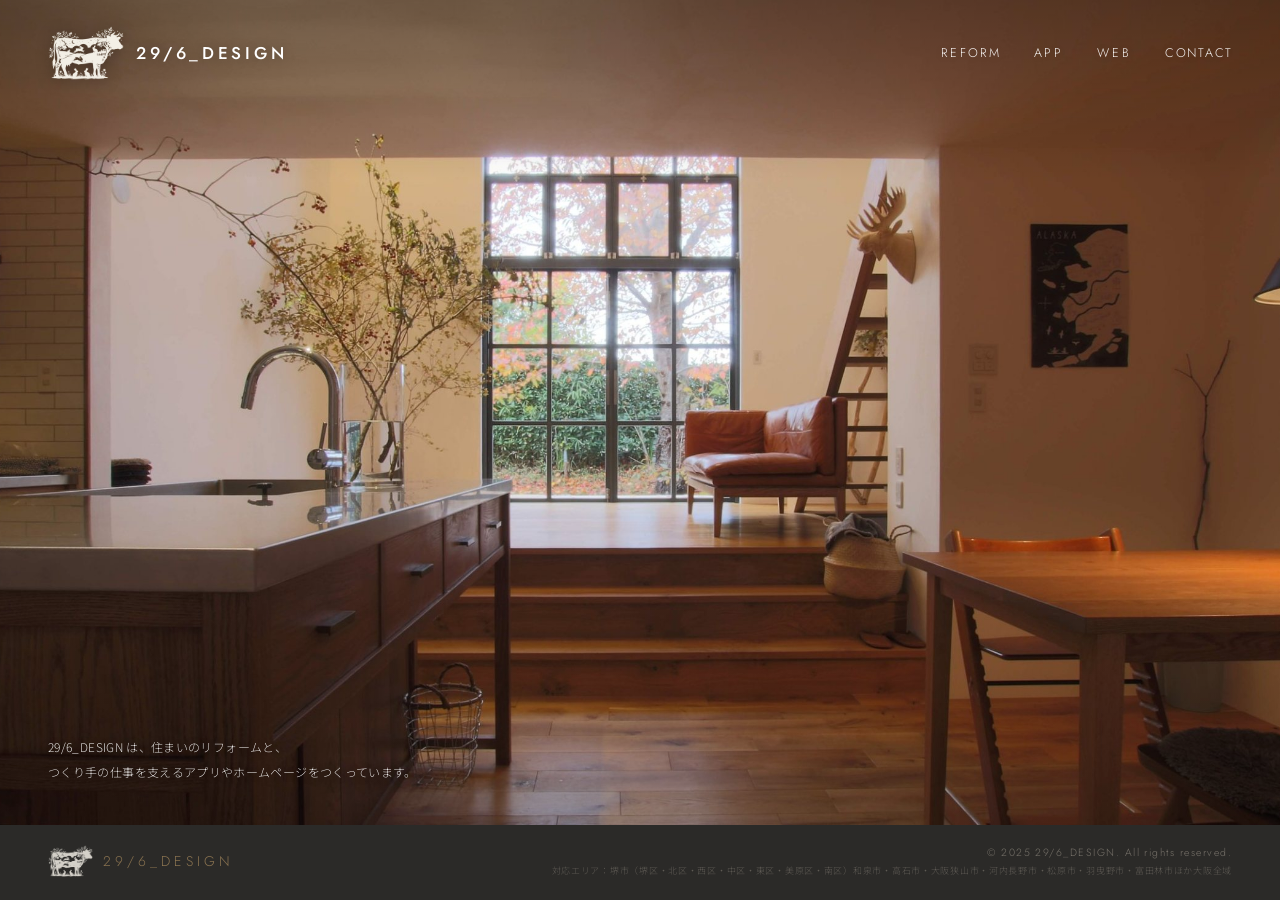
==== index.html @ 167fa284 "タブのアイコン（牛と兎）を追加 Co-Authored-By: Claude Opus 5.5 <noreply@anthropic.com> Claude-Session: https://clau" ====
<!DOCTYPE html>
<html lang="ja">
<head>
<meta charset="utf-8">
<meta name="viewport" content="width=device-width, initial-scale=1">
<title>29/6_DESIGN</title>
<link rel="icon" href="favicon.ico" sizes="any">
<link rel="icon" type="image/png" href="img/favicon-32.png" sizes="32x32">
<link rel="apple-touch-icon" href="img/apple-touch-icon.png">
<link rel="preconnect" href="https://fonts.googleapis.com">
<link rel="preconnect" href="https://fonts.gstatic.com" crossorigin>
<link href="https://fonts.googleapis.com/css2?family=Jost:wght@300;400;500&family=Noto+Sans+JP:wght@200;300;400;500&family=Zen+Old+Mincho:wght@500&display=swap" rel="stylesheet">
<style>
:root{
  /* 写真の白壁と床のオーク色。余白を大きく取り、文字は小さく静かに置く */
  --wall:#f5f2ec;
  --ink:#24201b;
  --mute:#857c70;
  --line:#ddd6ca;
  --oak:#9a6a3c;
  --latin:'Jost','Helvetica Neue',sans-serif;
  --jp:'Noto Sans JP','Hiragino Sans',sans-serif;
  --mincho:'Zen Old Mincho','Hiragino Mincho ProN',serif;
  color-scheme:light;
}
*{box-sizing:border-box}
html,body{margin:0;height:100%}
body{display:flex;flex-direction:column;min-height:100%;background:#2b2a28;color:var(--ink);font-family:var(--jp);font-weight:300;-webkit-text-size-adjust:100%}
a{color:inherit;text-decoration:none}
a:focus-visible{outline:1px solid var(--oak);outline-offset:4px}

header{position:absolute;top:0;left:0;right:0;z-index:3;display:flex;justify-content:space-between;align-items:center;padding:26px clamp(18px,4vw,48px)}
.logo img{display:block;height:54px;width:auto;filter:drop-shadow(0 1px 8px rgba(0,0,0,.35))}
@media (max-width:560px){.logo img{height:40px}}
.logo{display:flex;align-items:center;gap:12px;font-family:var(--latin);font-weight:500;font-size:17px;letter-spacing:.22em;color:#fff;text-shadow:0 1px 12px rgba(0,0,0,.25)}
nav{display:flex;gap:clamp(16px,2.6vw,34px);font-family:var(--latin);font-weight:300;font-size:12.5px;letter-spacing:.22em;color:#fff;text-shadow:0 1px 12px rgba(0,0,0,.25)}
nav a{display:inline-block;opacity:.92;transform-origin:50% 60%;text-shadow:0 1px 12px rgba(0,0,0,.25);transition:transform .35s cubic-bezier(.2,.7,.2,1),text-shadow .35s ease,opacity .35s ease}

@media (prefers-reduced-motion:reduce){nav a{transition:none}nav a:hover,nav a:focus-visible{transform:none}}
nav a.ct{letter-spacing:.14em;margin-right:-.08em;position:relative}

.tx{display:inline-block;transition:opacity .3s ease,transform .35s ease}

.lm{position:absolute;left:50%;top:50%;color:#06C755;opacity:0;transform:translate(-50%,-30%) scale(.8);transition:opacity .35s ease .05s,transform .45s cubic-bezier(.2,.8,.2,1.2) .05s;filter:drop-shadow(0 6px 6px rgba(0,0,0,.5)) drop-shadow(0 10px 16px rgba(0,0,0,.3));pointer-events:none}
.lm svg{display:block}

@media (hover:hover){nav a:hover,nav a:focus-visible{opacity:1;transform:translateY(-4px) scale(1.12);text-shadow:0 7px 6px rgba(0,0,0,.85),0 10px 18px rgba(0,0,0,.6)}nav a.ct:hover,nav a.ct:focus-visible{transform:none;text-shadow:0 1px 12px rgba(0,0,0,.25)}nav a.ct:hover .tx,nav a.ct:focus-visible .tx{opacity:0;transform:translateY(-6px)}nav a.ct:hover .lm,nav a.ct:focus-visible .lm{opacity:1;transform:translate(-50%,-50%) scale(1);animation:lmfloat 2.4s ease-in-out .5s infinite}}
@keyframes lmfloat{0%,100%{transform:translate(-50%,-50%)}50%{transform:translate(-50%,calc(-50% - 4px))}}
@media (prefers-reduced-motion:reduce){.lm,.tx{transition:opacity .2s}nav a.ct:hover .lm{animation:none;transform:translate(-50%,-50%)}nav a.ct:hover .tx{transform:none}}
nav a.rf{letter-spacing:.17em;margin-right:-.05em}

@media (max-width:560px){header{flex-wrap:wrap;row-gap:4px}nav{width:100%;justify-content:space-between;gap:0;font-size:11.5px}nav a{padding:12px 0}}

.hero{position:relative;flex:1 0 auto;min-height:420px;overflow:hidden;background:#3a3028}
.hero .lead{position:absolute;left:clamp(18px,4vw,48px);bottom:clamp(22px,4vw,40px);z-index:2;margin:0;color:#fff;font-size:12px;font-weight:200;line-height:2.1;letter-spacing:.03em;text-shadow:0 1px 10px rgba(0,0,0,.45)}
@media (max-width:560px){.hero .lead{font-size:10.5px;right:18px}}
@media (max-width:760px) and (orientation:portrait){.hero .lead{bottom:14px}}
.hero img{position:absolute;inset:0;width:100%;height:100%;object-fit:cover;object-position:50% 55%}
@media (max-width:760px) and (max-aspect-ratio:14/25){.hero img{object-position:50% 8%}}
.hero::after{content:"";position:absolute;inset:0;background:linear-gradient(180deg,rgba(0,0,0,.28) 0%,rgba(0,0,0,0) 22%,rgba(0,0,0,0) 70%,rgba(0,0,0,.18) 100%)}
.hero .scroll{position:absolute;left:clamp(18px,4vw,48px);bottom:22px;z-index:2;font-family:var(--latin);font-size:11px;letter-spacing:.24em;color:rgba(255,255,255,.85)}


.svc{max-width:1080px;margin:0 auto;padding:0 clamp(18px,4vw,48px) clamp(80px,10vw,130px);display:grid;grid-template-columns:repeat(3,1fr);border-top:1px solid var(--line)}
.svc a{display:block;padding:34px 28px 36px 0;border-right:1px solid var(--line);margin-right:28px;transition:color .2s}
.svc a:last-child{border-right:0;margin-right:0}
.svc .n{font-family:var(--latin);font-size:11px;letter-spacing:.24em;color:var(--mute)}
.svc .en{display:block;font-family:var(--latin);font-weight:400;font-size:26px;letter-spacing:.08em;margin:18px 0 8px}
.svc .jp{display:block;font-size:13.5px;line-height:2;color:var(--mute);letter-spacing:.05em}
.svc .ar{display:inline-block;margin-top:18px;font-family:var(--latin);font-size:11px;letter-spacing:.2em;border-bottom:1px solid var(--ink);padding-bottom:3px}
.svc a:hover .en{color:var(--oak)}
.svc a:hover .ar{color:var(--oak);border-color:var(--oak)}
@media (max-width:760px){.svc{grid-template-columns:1fr}.svc a{border-right:0;margin-right:0;border-bottom:1px solid var(--line);padding:28px 0}}
@media (prefers-reduced-motion:reduce){.svc a{transition:none}}

footer{background:#2b2a28;color:#77726a;padding:20px clamp(18px,4vw,48px) 22px;display:flex;justify-content:space-between;align-items:center;flex-wrap:wrap;gap:20px}
.flogo img{height:32px;width:auto;opacity:.85}
.flogo{display:flex;align-items:center;gap:10px;font-family:var(--latin);font-weight:300;font-size:14px;letter-spacing:.3em;color:#8a7350}
.fr{text-align:right;display:grid;gap:4px}
.fr span{font-family:var(--latin);font-size:10.5px;letter-spacing:.14em}
.fr small{font-size:9px;letter-spacing:.08em;color:#5e5a54;line-height:1.6}
@media (max-width:560px){
  footer{padding:6px 18px 8px;gap:0;border-top:1px solid #34332f}
  .flogo{display:none}
  .fr{text-align:left;gap:1px}
  .fr span{font-size:6.5px;letter-spacing:.12em}
  .fr small{font-size:6px;letter-spacing:.03em;line-height:1.45;color:#55514b}
}
</style>
</head>
<body>
<header>
  <a class="logo" href="index.html"><img src="img/logo-white.png" alt="" width="76" height="54"><span>29/6_DESIGN</span></a>
  <nav aria-label="メニュー">
    <a class="rf" href="reform.html">REFORM</a>
    <a href="app.html">APP</a>
    <a href="web.html">WEB</a>
    <a class="ct" href="contact.html"><span class="tx">CONTACT</span><span class="lm" aria-hidden="true"><svg viewBox="0 0 48 44" width="34" height="31"><path d="M24 3C12.4 3 3 10.6 3 20c0 8.4 7.5 15.4 17.6 16.8.7.2 1.6.5 1.8 1.1.2.5.1 1.3.1 1.8l-.3 1.8c-.1.5-.4 2 1.8 1.1 2.2-.9 11.8-7 16.1-11.9C43.3 27.4 45 23.9 45 20 45 10.6 35.6 3 24 3z" fill="#06C755"/><text x="24" y="24.5" text-anchor="middle" font-family="Jost,Helvetica,Arial,sans-serif" font-size="11" font-weight="600" letter-spacing=".5" fill="#fff">LINE</text></svg></span></a>
  </nav>
</header>

<div class="hero">
  <picture>
    <source media="(max-width:760px) and (max-aspect-ratio:14/25)" srcset="img/hero-tall.jpg">
    <img src="img/hero.jpg" srcset="img/hero-s.jpg 1200w, img/hero.jpg 2400w" sizes="100vw" alt="大きな格子窓から紅葉の庭が見える、オークの床と白い塗り壁のリビングダイニング">
  </picture>
  <p class="lead">29/6_DESIGN は、住まいのリフォームと、<br>つくり手の仕事を支えるアプリやホームページをつくっています。</p>
</div>
<footer>
  <span class="flogo"><img src="img/logo-white.png" alt="" width="45" height="32">29/6_DESIGN</span>
  <div class="fr">
    <span>© 2025 29/6_DESIGN. All rights reserved.</span>
    <small>対応エリア：堺市（堺区・北区・西区・中区・東区・美原区・南区）和泉市・高石市・大阪狭山市・河内長野市・松原市・羽曳野市・富田林市ほか大阪全域</small>
  </div>
</footer>
<script>
/* スマホなど縦長の画面では、窓（写真の左から39.5%〜）を最優先で全部入れ、そのうえで鹿の飾り（〜69.3%）が入る位置に写真を寄せる */
(function(){
  var img=document.querySelector('.hero img'),RIGHT=0.693,PAD=0.008,WINL=0.395,AR=2528/1408;
  function fit(){
    var w=img.clientWidth,h=img.clientHeight;if(!w||!h)return;
    if(/hero-tall/.test(img.currentSrc||'')){img.style.objectPosition='';return;}
    if(w/h>=AR){img.style.objectPosition='';return;}
    var vis=(w/h)/AR,x0=Math.max(0.5*(1-vis),RIGHT+PAD-vis);x0=Math.min(x0,WINL-PAD,1-vis);
    img.style.objectPosition=(x0/(1-vis)*100).toFixed(2)+'% 55%';
  }
  fit();window.addEventListener('resize',fit);img.addEventListener('load',fit);
})();
</script>
</body>
</html>
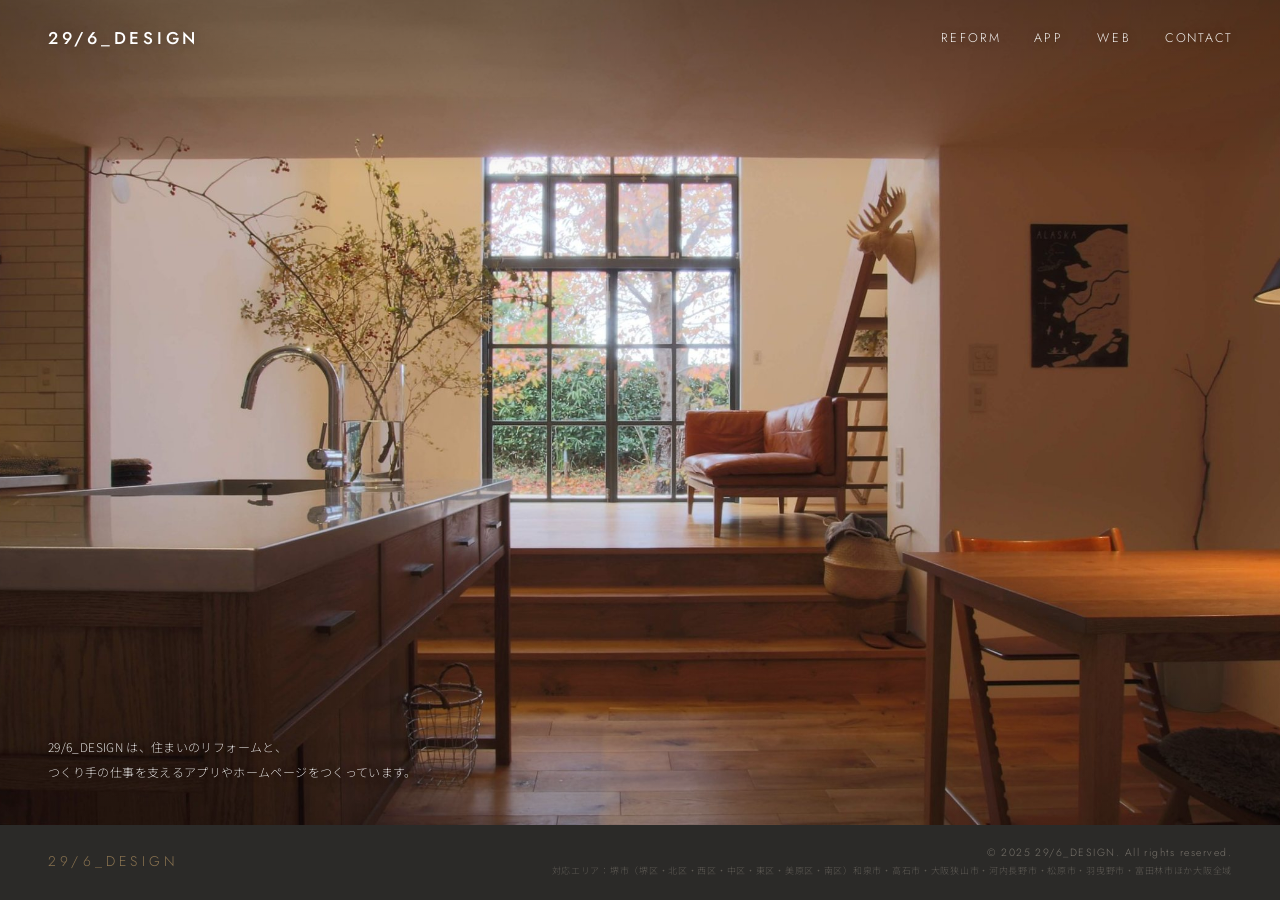
==== commit a3551775: "ヘッダーとフッターのロゴ画像を外す Co-Authored-By: Claude Opus 5.5 <noreply@anthropic.com> Claude-Session: https://cl" ====
--- a/index.html
+++ b/index.html
@@ -90,7 +90,7 @@
 </head>
 <body>
 <header>
-  <a class="logo" href="index.html"><img src="img/logo-white.png" alt="" width="76" height="54"><span>29/6_DESIGN</span></a>
+  <a class="logo" href="index.html">29/6_DESIGN</a>
   <nav aria-label="メニュー">
     <a class="rf" href="reform.html">REFORM</a>
     <a href="app.html">APP</a>
@@ -107,7 +107,7 @@
   <p class="lead">29/6_DESIGN は、住まいのリフォームと、<br>つくり手の仕事を支えるアプリやホームページをつくっています。</p>
 </div>
 <footer>
-  <span class="flogo"><img src="img/logo-white.png" alt="" width="45" height="32">29/6_DESIGN</span>
+  <span class="flogo">29/6_DESIGN</span>
   <div class="fr">
     <span>© 2025 29/6_DESIGN. All rights reserved.</span>
     <small>対応エリア：堺市（堺区・北区・西区・中区・東区・美原区・南区）和泉市・高石市・大阪狭山市・河内長野市・松原市・羽曳野市・富田林市ほか大阪全域</small>
